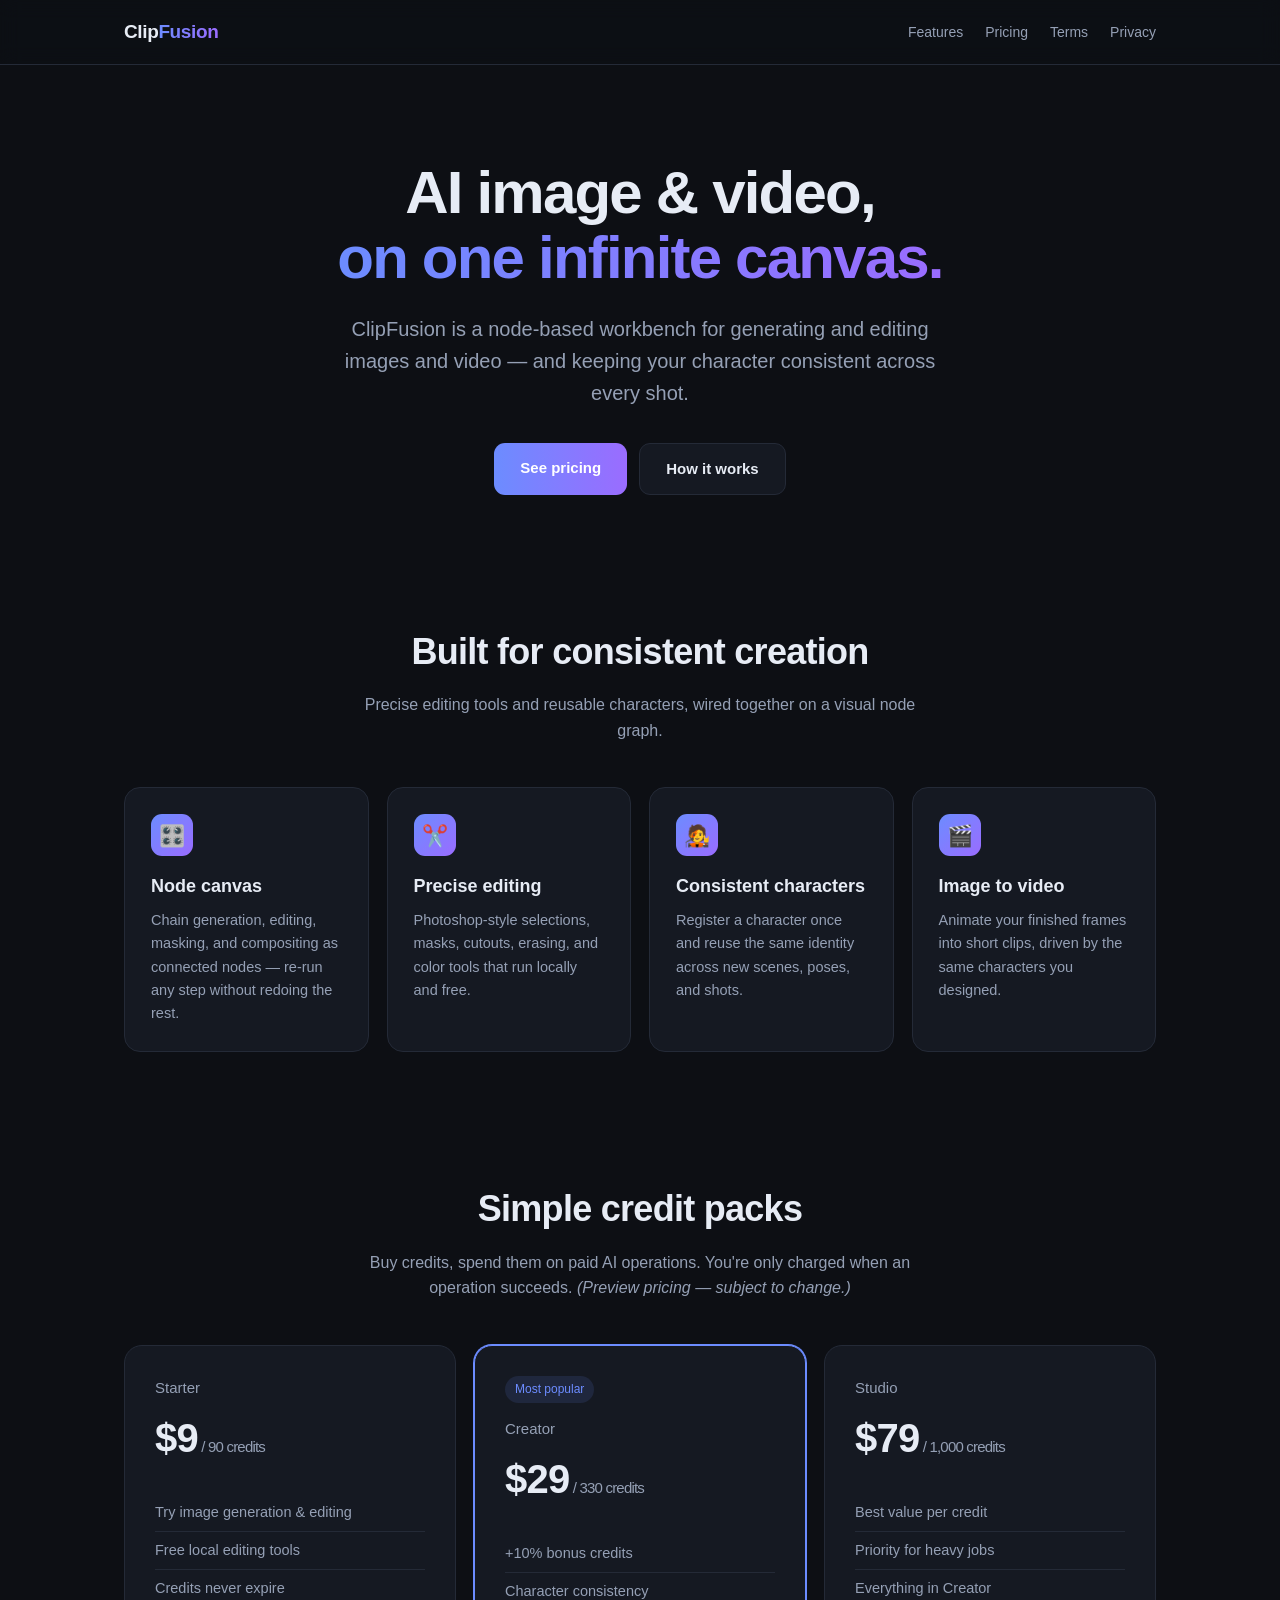
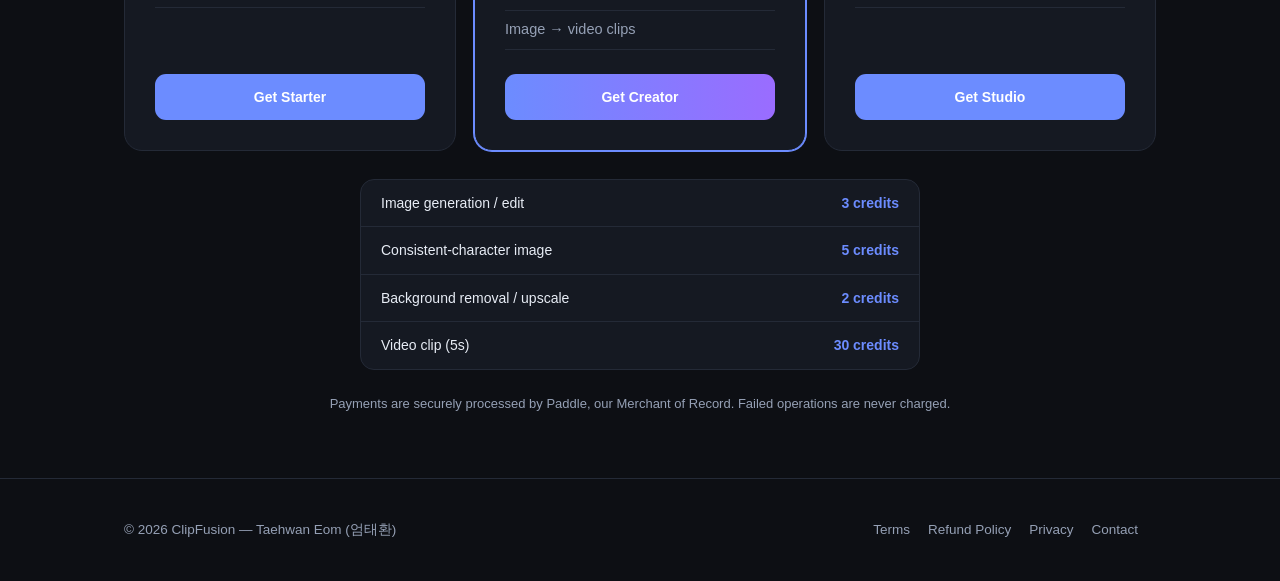
==== index.html @ 7c357575 "ClipFusion site: landing, pricing, terms, refund, privacy" ====
<!doctype html>
<html lang="en">
<head>
<meta charset="utf-8">
<meta name="viewport" content="width=device-width, initial-scale=1">
<title>ClipFusion — AI Image & Video Workbench</title>
<meta name="description" content="ClipFusion is a node-based AI image and video editing workbench for creating consistent characters across shots.">
<style>
  :root{--bg:#0d0f14;--panel:#151922;--line:#242a37;--tx:#e7ecf5;--mut:#95a0b5;--acc:#6c8cff;--acc2:#9a6cff}
  *{box-sizing:border-box;margin:0;padding:0}
  body{background:var(--bg);color:var(--tx);font:16px/1.6 -apple-system,BlinkMacSystemFont,"Segoe UI",Roboto,sans-serif;-webkit-font-smoothing:antialiased}
  a{color:inherit;text-decoration:none}
  .wrap{max-width:1080px;margin:0 auto;padding:0 24px}
  header{position:sticky;top:0;background:rgba(13,15,20,.8);backdrop-filter:blur(10px);border-bottom:1px solid var(--line);z-index:10}
  header .wrap{display:flex;align-items:center;justify-content:space-between;height:64px}
  .logo{font-weight:700;font-size:19px;letter-spacing:-.02em}
  .logo b{background:linear-gradient(90deg,var(--acc),var(--acc2));-webkit-background-clip:text;background-clip:text;color:transparent}
  nav a{color:var(--mut);margin-left:22px;font-size:14px}
  nav a:hover{color:var(--tx)}
  .hero{padding:96px 0 64px;text-align:center}
  .hero h1{font-size:clamp(34px,5.5vw,60px);line-height:1.08;letter-spacing:-.03em;font-weight:800}
  .hero h1 span{background:linear-gradient(90deg,var(--acc),var(--acc2));-webkit-background-clip:text;background-clip:text;color:transparent}
  .hero p{color:var(--mut);font-size:clamp(16px,2vw,20px);max-width:620px;margin:22px auto 0}
  .cta{display:inline-flex;gap:12px;margin-top:34px}
  .btn{padding:13px 26px;border-radius:11px;font-weight:600;font-size:15px;border:1px solid var(--line)}
  .btn.p{background:linear-gradient(90deg,var(--acc),var(--acc2));border:0;color:#fff}
  .btn.s{background:var(--panel);color:var(--tx)}
  section{padding:64px 0}
  h2{font-size:clamp(26px,3.5vw,36px);letter-spacing:-.02em;text-align:center;font-weight:800}
  .sub{color:var(--mut);text-align:center;margin:12px auto 0;max-width:560px}
  .grid{display:grid;grid-template-columns:repeat(auto-fit,minmax(240px,1fr));gap:18px;margin-top:44px}
  .card{background:var(--panel);border:1px solid var(--line);border-radius:16px;padding:26px}
  .card h3{font-size:18px;margin-bottom:8px}
  .card p{color:var(--mut);font-size:14.5px}
  .ico{width:42px;height:42px;border-radius:11px;background:linear-gradient(135deg,var(--acc),var(--acc2));display:flex;align-items:center;justify-content:center;font-size:21px;margin-bottom:16px}
  /* pricing */
  .price{display:grid;grid-template-columns:repeat(auto-fit,minmax(250px,1fr));gap:18px;margin-top:44px;align-items:stretch}
  .plan{background:var(--panel);border:1px solid var(--line);border-radius:18px;padding:30px;display:flex;flex-direction:column}
  .plan.feat{border-color:var(--acc);box-shadow:0 0 0 1px var(--acc)}
  .tag{align-self:flex-start;font-size:12px;color:var(--acc);background:rgba(108,140,255,.12);padding:4px 10px;border-radius:999px;margin-bottom:14px}
  .plan .nm{font-size:15px;color:var(--mut)}
  .plan .amt{font-size:40px;font-weight:800;letter-spacing:-.02em;margin:6px 0}
  .plan .amt small{font-size:15px;color:var(--mut);font-weight:500}
  .plan ul{list-style:none;margin:18px 0 24px;font-size:14.5px;color:var(--mut)}
  .plan li{padding:7px 0;border-bottom:1px solid var(--line)}
  .plan .buy{margin-top:auto;text-align:center;padding:12px;border-radius:11px;background:var(--acc);color:#fff;font-weight:600;font-size:14px}
  .plan.feat .buy{background:linear-gradient(90deg,var(--acc),var(--acc2))}
  .note{text-align:center;color:var(--mut);font-size:13px;margin-top:24px}
  .usage{max-width:560px;margin:28px auto 0;background:var(--panel);border:1px solid var(--line);border-radius:14px;overflow:hidden}
  .usage div{display:flex;justify-content:space-between;padding:12px 20px;font-size:14px;border-bottom:1px solid var(--line)}
  .usage div:last-child{border:0}.usage .c{color:var(--acc);font-weight:600}
  footer{border-top:1px solid var(--line);padding:40px 0;color:var(--mut);font-size:13.5px}
  footer .wrap{display:flex;flex-wrap:wrap;gap:16px;justify-content:space-between;align-items:center}
  footer a{color:var(--mut);margin-right:18px}footer a:hover{color:var(--tx)}
</style>
</head>
<body>
<header><div class="wrap">
  <div class="logo">Clip<b>Fusion</b></div>
  <nav><a href="#features">Features</a><a href="#pricing">Pricing</a><a href="terms.html">Terms</a><a href="privacy.html">Privacy</a></nav>
</div></header>

<div class="wrap">
  <div class="hero">
    <h1>AI image & video,<br><span>on one infinite canvas.</span></h1>
    <p>ClipFusion is a node-based workbench for generating and editing images and video — and keeping your character consistent across every shot.</p>
    <div class="cta">
      <a class="btn p" href="#pricing">See pricing</a>
      <a class="btn s" href="#features">How it works</a>
    </div>
  </div>

  <section id="features">
    <h2>Built for consistent creation</h2>
    <p class="sub">Precise editing tools and reusable characters, wired together on a visual node graph.</p>
    <div class="grid">
      <div class="card"><div class="ico">🎛️</div><h3>Node canvas</h3><p>Chain generation, editing, masking, and compositing as connected nodes — re-run any step without redoing the rest.</p></div>
      <div class="card"><div class="ico">✂️</div><h3>Precise editing</h3><p>Photoshop-style selections, masks, cutouts, erasing, and color tools that run locally and free.</p></div>
      <div class="card"><div class="ico">🧑‍🎤</div><h3>Consistent characters</h3><p>Register a character once and reuse the same identity across new scenes, poses, and shots.</p></div>
      <div class="card"><div class="ico">🎬</div><h3>Image to video</h3><p>Animate your finished frames into short clips, driven by the same characters you designed.</p></div>
    </div>
  </section>

  <section id="pricing">
    <h2>Simple credit packs</h2>
    <p class="sub">Buy credits, spend them on paid AI operations. You're only charged when an operation succeeds. <em>(Preview pricing — subject to change.)</em></p>
    <div class="price">
      <div class="plan">
        <div class="nm">Starter</div>
        <div class="amt">$9<small> / 90 credits</small></div>
        <ul><li>Try image generation & editing</li><li>Free local editing tools</li><li>Credits never expire</li></ul>
        <div class="buy">Get Starter</div>
      </div>
      <div class="plan feat">
        <div class="tag">Most popular</div>
        <div class="nm">Creator</div>
        <div class="amt">$29<small> / 330 credits</small></div>
        <ul><li>+10% bonus credits</li><li>Character consistency</li><li>Image → video clips</li></ul>
        <div class="buy">Get Creator</div>
      </div>
      <div class="plan">
        <div class="nm">Studio</div>
        <div class="amt">$79<small> / 1,000 credits</small></div>
        <ul><li>Best value per credit</li><li>Priority for heavy jobs</li><li>Everything in Creator</li></ul>
        <div class="buy">Get Studio</div>
      </div>
    </div>
    <div class="usage">
      <div><span>Image generation / edit</span><span class="c">3 credits</span></div>
      <div><span>Consistent-character image</span><span class="c">5 credits</span></div>
      <div><span>Background removal / upscale</span><span class="c">2 credits</span></div>
      <div><span>Video clip (5s)</span><span class="c">30 credits</span></div>
    </div>
    <p class="note">Payments are securely processed by Paddle, our Merchant of Record. Failed operations are never charged.</p>
  </section>
</div>

<footer><div class="wrap">
  <div>© 2026 ClipFusion — Taehwan Eom (엄태환)</div>
  <div>
    <a href="terms.html">Terms</a><a href="refund.html">Refund Policy</a><a href="privacy.html">Privacy</a><a href="mailto:hwan4870a@gmail.com">Contact</a>
  </div>
</div></footer>
</body>
</html>
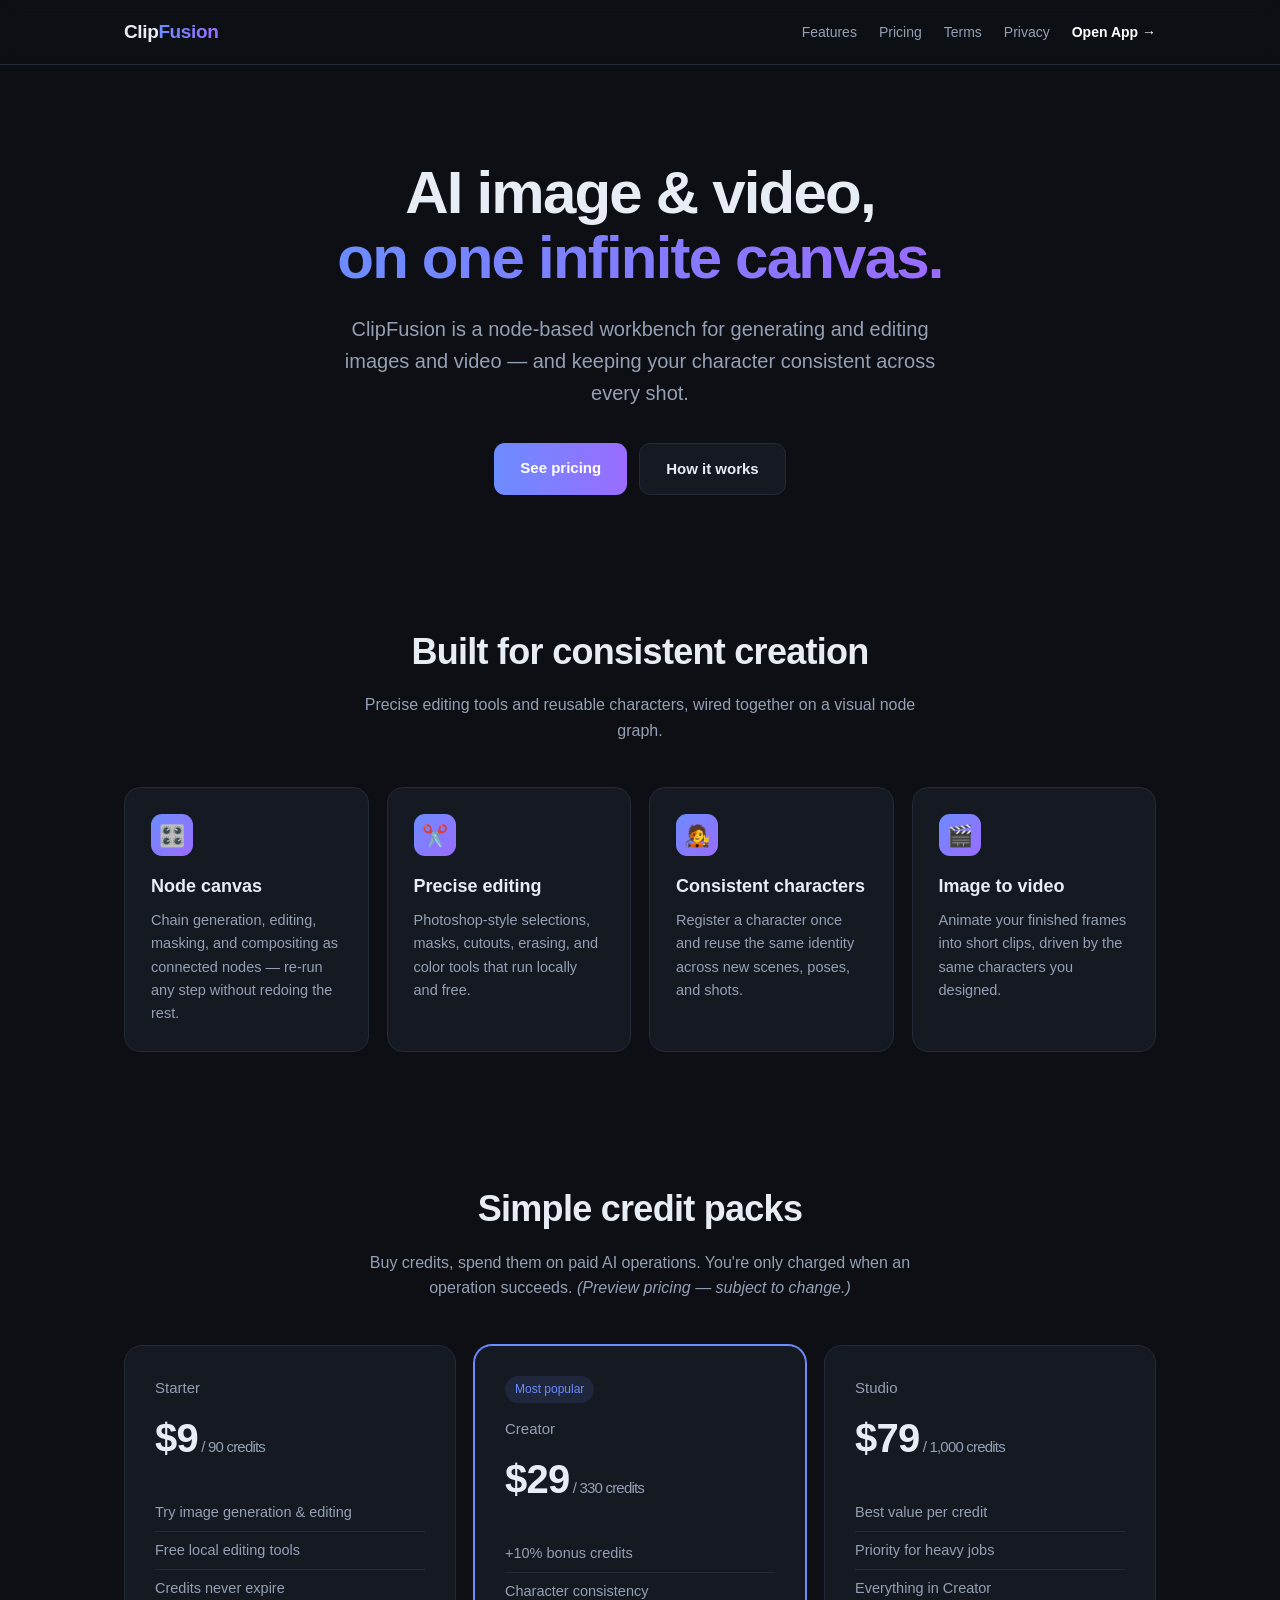
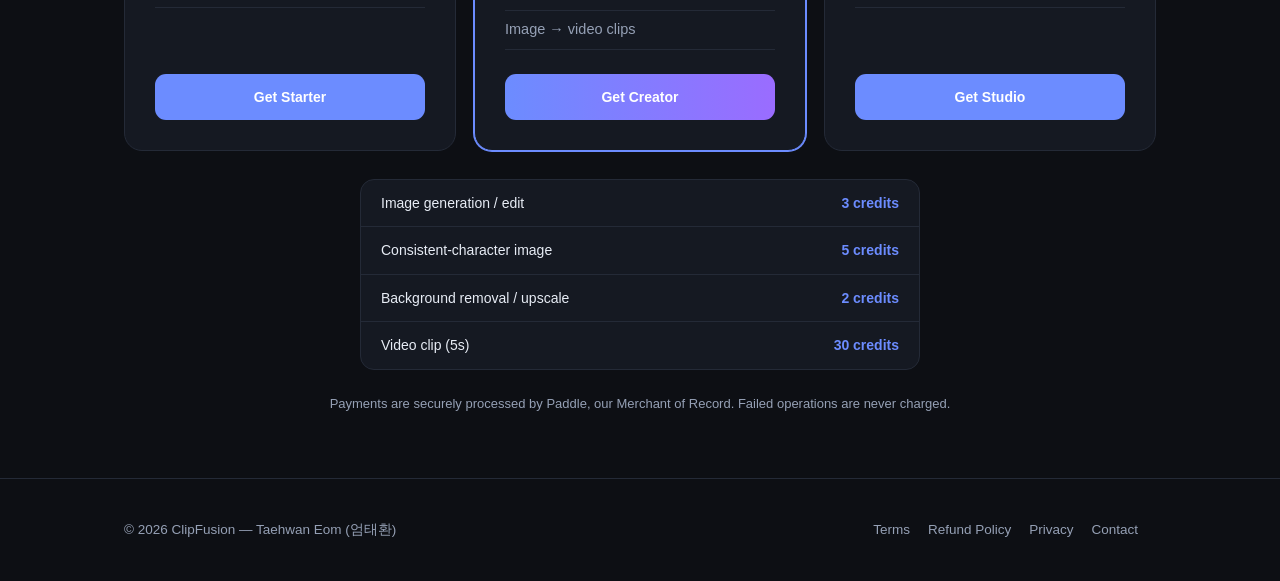
==== commit 2cba9bd3: "deploy app at /app + wire CTAs and Open App nav Co-Authored-By: Claude Opus 4.8 (1M context) <norepl" ====
--- a/index.html
+++ b/index.html
@@ -4,6 +4,12 @@
 <meta charset="utf-8">
 <meta name="viewport" content="width=device-width, initial-scale=1">
 <title>ClipFusion — AI Image & Video Workbench</title>
+    <meta property="og:title" content="ClipFusion — Node-based AI Image &amp; Video Studio">
+  <meta property="og:description" content="Create consistent characters and edit images on an infinite node canvas. Pay only for what you generate.">
+  <meta property="og:url" content="https://clipfusion.studio/">
+  <meta property="og:type" content="website">
+  <meta name="twitter:card" content="summary">
+  <link rel="icon" href="data:image/svg+xml,<svg xmlns=%22http://www.w3.org/2000/svg%22 viewBox=%220 0 100 100%22><text y=%22.9em%22 font-size=%2290%22>🎬</text></svg>">
 <meta name="description" content="ClipFusion is a node-based AI image and video editing workbench for creating consistent characters across shots.">
 <style>
   :root{--bg:#0d0f14;--panel:#151922;--line:#242a37;--tx:#e7ecf5;--mut:#95a0b5;--acc:#6c8cff;--acc2:#9a6cff}
@@ -57,7 +63,7 @@
 <body>
 <header><div class="wrap">
   <div class="logo">Clip<b>Fusion</b></div>
-  <nav><a href="#features">Features</a><a href="#pricing">Pricing</a><a href="terms.html">Terms</a><a href="privacy.html">Privacy</a></nav>
+  <nav><a href="#features">Features</a><a href="#pricing">Pricing</a><a href="terms.html">Terms</a><a href="privacy.html">Privacy</a><a href="/app/" style="color:#fff;font-weight:700">Open App →</a></nav>
 </div></header>
 
 <div class="wrap">
@@ -89,20 +95,20 @@
         <div class="nm">Starter</div>
         <div class="amt">$9<small> / 90 credits</small></div>
         <ul><li>Try image generation & editing</li><li>Free local editing tools</li><li>Credits never expire</li></ul>
-        <div class="buy">Get Starter</div>
+        <a class="buy" href="/app/" style="display:block;text-decoration:none">Get Starter</a>
       </div>
       <div class="plan feat">
         <div class="tag">Most popular</div>
         <div class="nm">Creator</div>
         <div class="amt">$29<small> / 330 credits</small></div>
         <ul><li>+10% bonus credits</li><li>Character consistency</li><li>Image → video clips</li></ul>
-        <div class="buy">Get Creator</div>
+        <a class="buy" href="/app/" style="display:block;text-decoration:none">Get Creator</a>
       </div>
       <div class="plan">
         <div class="nm">Studio</div>
         <div class="amt">$79<small> / 1,000 credits</small></div>
         <ul><li>Best value per credit</li><li>Priority for heavy jobs</li><li>Everything in Creator</li></ul>
-        <div class="buy">Get Studio</div>
+        <a class="buy" href="/app/" style="display:block;text-decoration:none">Get Studio</a>
       </div>
     </div>
     <div class="usage">
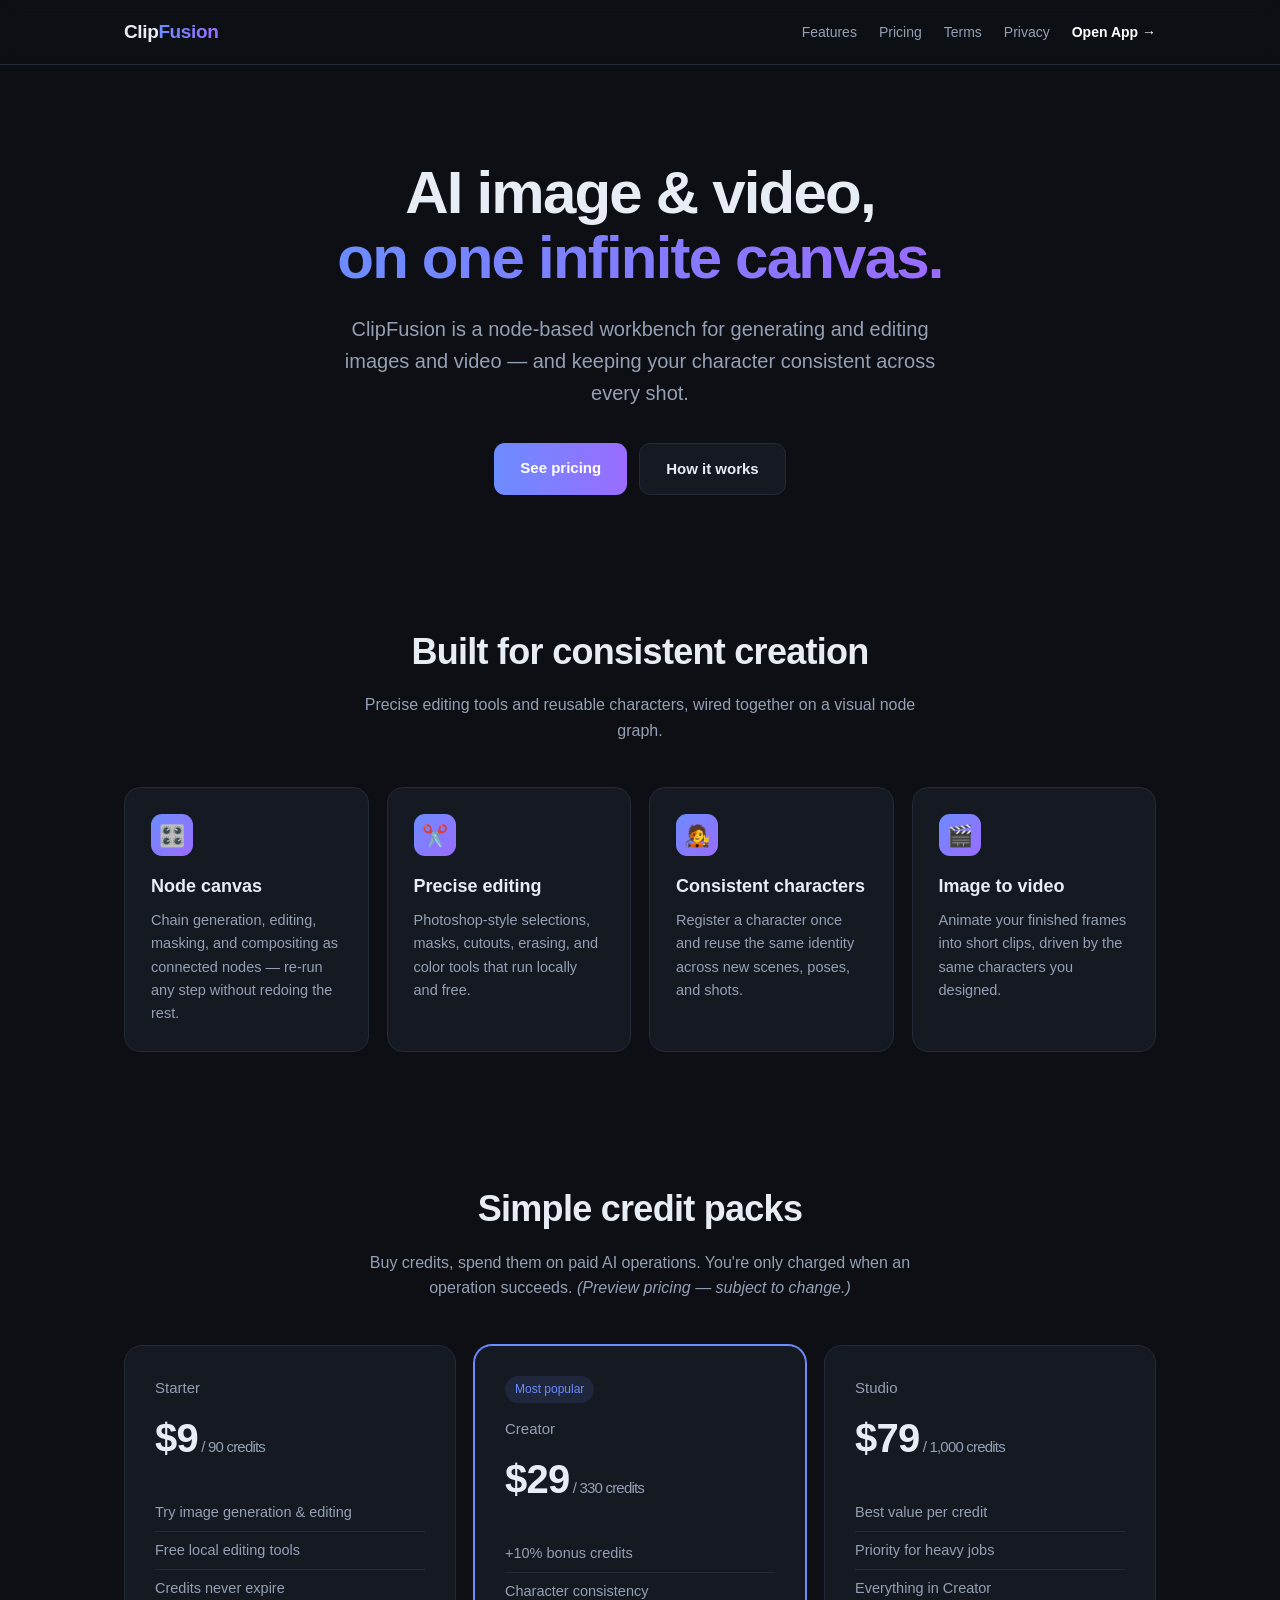
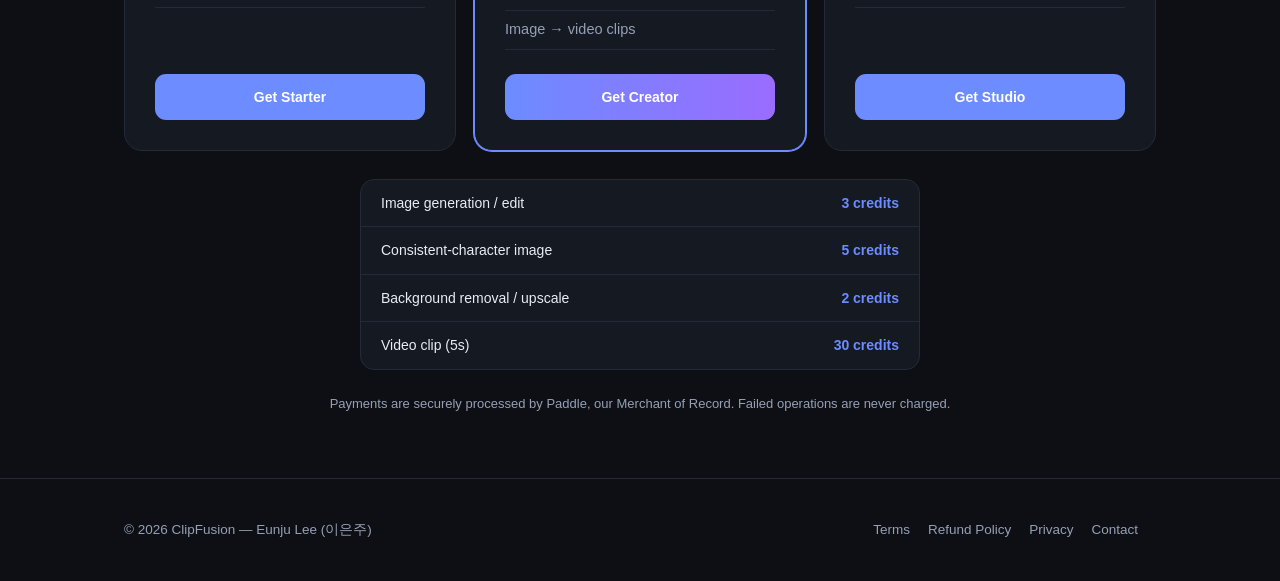
==== commit e3a2405e: "operator: switch live site to Eunju Lee (이은주) for Paddle review consistency" ====
--- a/index.html
+++ b/index.html
@@ -122,9 +122,9 @@
 </div>
 
 <footer><div class="wrap">
-  <div>© 2026 ClipFusion — Taehwan Eom (엄태환)</div>
+  <div>© 2026 ClipFusion — Eunju Lee (이은주)</div>
   <div>
-    <a href="terms.html">Terms</a><a href="refund.html">Refund Policy</a><a href="privacy.html">Privacy</a><a href="mailto:hwan4870a@gmail.com">Contact</a>
+    <a href="terms.html">Terms</a><a href="refund.html">Refund Policy</a><a href="privacy.html">Privacy</a><a href="mailto:nanabella737@gmail.com">Contact</a>
   </div>
 </div></footer>
 </body>
